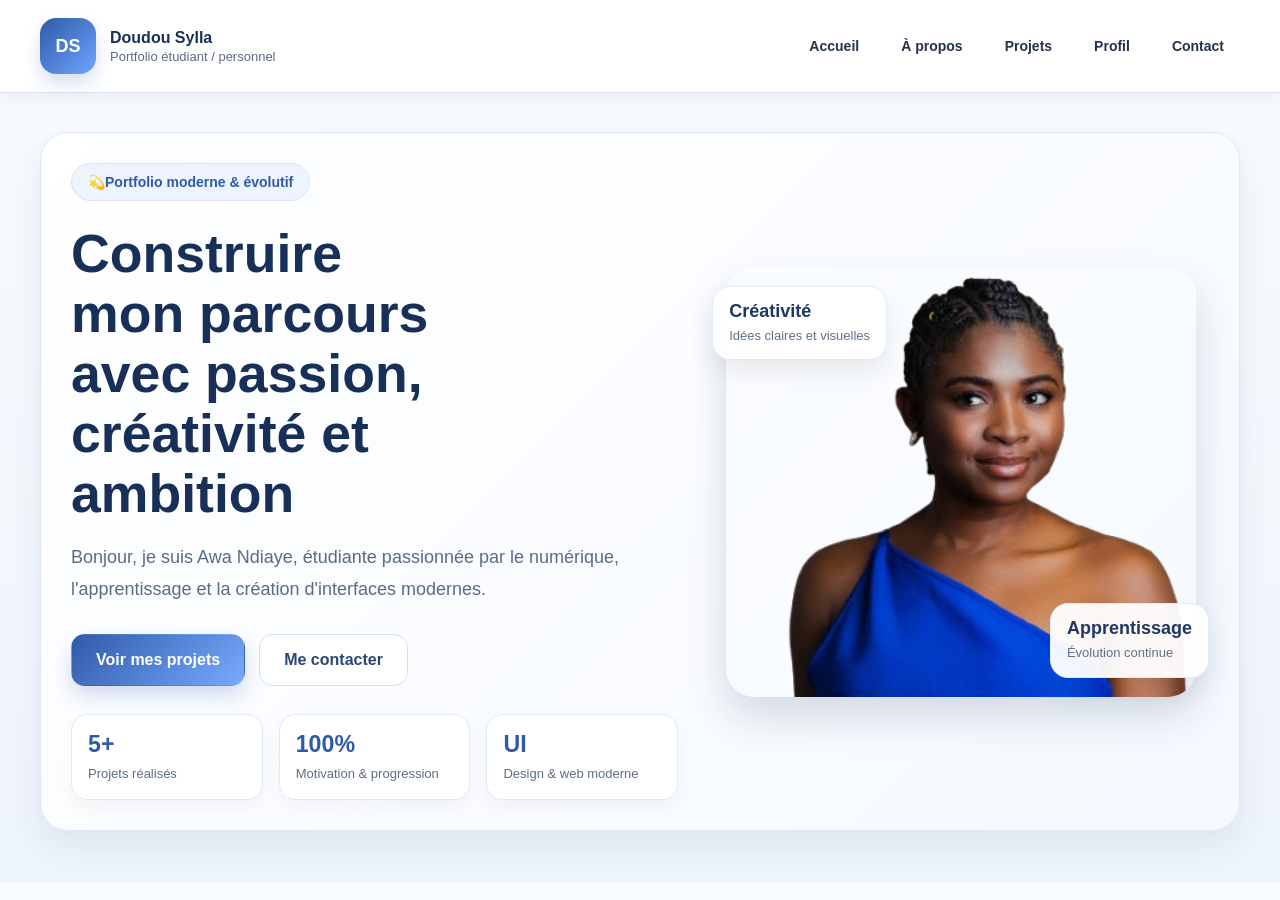
==== index.html @ db9507e8 "first commit" ====
<!DOCTYPE html>
<html lang="en">

<head>
    <meta charset="UTF-8">
    <meta name="viewport" content="width=device-width, initial-scale=1.0">
    <title>Document</title>
    <style>
        * {
            margin: 0;
            padding: 0;
            box-sizing: border-box;
        }

        html {
            scroll-behavior: smooth;
        }

        body {
            font-family: Arial, sans-serif;
            background: linear-gradient(180deg, #f8fbff 0%, #eef4fb 100%);
            color: #1f2f49;
            padding-top: 92px;
            overflow-x: hidden;
        }

        img {
            max-width: 100%;
            display: block;
        }

        a,
        button,
        input,
        textarea,
        select {
            font: inherit;
        }

        .container {
            width: min(100% - 32px, 1200px);
            margin: 0 auto;
        }


        .header {
            position: fixed;
            top: 0;
            left: 0;
            width: 100%;
            background: rgba(255, 255, 255, 0.92);
            backdrop-filter: blur(12px);
            border-bottom: 1px solid #d9e3f2;
            z-index: 1000;
            box-shadow: 0 6px 18px rgba(0, 0, 0, 0.05);
        }


        .header-inner {
            min-height: 92px;
            display: flex;
            align-items: center;
            justify-content: space-between;
            gap: 20px;
        }


        .brand {
            display: flex;
            align-items: center;
            gap: 14px;
            text-decoration: none;
            color: #1f2f49;
            min-width: 0;
        }

        .logo {
            width: 56px;
            height: 56px;
            flex: 0 0 56px;
            border-radius: 16px;
            background: linear-gradient(135deg, #2f5aa8, #6fa4ff);
            color: #ffffff;
            display: flex;
            align-items: center;
            justify-content: center;
            font-weight: 700;
            font-size: 18px;
            box-shadow: 0 10px 18px rgba(47, 90, 168, 0.18);
        }

        .brand-text {
            display: flex;
            flex-direction: column;
            gap: 2px;
            min-width: 0;
        }

        .brand-text strong {
            font-size: 16px;
            color: #183057;
            white-space: nowrap;
            overflow: hidden;
            text-overflow: ellipsis;
        }

        .brand-text span {
            font-size: 13px;
            color: #5a6b85;
            white-space: nowrap;
            overflow: hidden;
            text-overflow: ellipsis;
        }

        .nav {
            display: flex;
            align-items: center;
            gap: 10px;
            flex-wrap: wrap;
        }

        .nav a {
            text-decoration: none;
            color: #24324a;
            padding: 10px 16px;
            font-size: 14px;
            font-weight: 600;
            border-radius: 999px;
            transition: 0.3s ease;
        }

        .nav a:hover,
        .nav a:focus-visible {
            background: #e8f1ff;
            color: #2f5aa8;
            outline: none;
        }

        .menu-checkbox {
            display: none;
        }

        .menu-toggle {
            display: none;
            width: 48px;
            height: 48px;
            border: 1px solid #d9e3f2;
            border-radius: 14px;
            background: #ffffff;
            align-items: center;
            justify-content: center;
            cursor: pointer;
        }




        .menu-toggle span,
        .menu-toggle::before,
        .menu-toggle::after {
            content: "";
            display: block;
            width: 20px;
            height: 2px;
            background: #24324a;
            border-radius: 999px;
            transition: 0.3s ease;
            position: relative;
        }

        .menu-toggle::before {
            position: absolute;
            transform: translateY(-6px);
        }

        .menu-toggle::after {
            position: absolute;
            transform: translateY(6px);
        }

        .menu-checkbox:checked~.menu-toggle span {
            opacity: 0;
        }

        .menu-checkbox:checked~.menu-toggle::before {
            transform: rotate(45deg);
        }

        .menu-checkbox:checked~.menu-toggle::after {
            transform: rotate(-45deg);
        }

        .hero {
            padding: clamp(24px, 4vw, 40px) 0 clamp(34px, 5vw, 52px);
        }

        .hero-box {
            min-height: 500px;
            border: 1px solid #dde7f5;
            border-radius: 28px;
            background: linear-gradient(135deg, #ffffff 0%, #f5f9ff 100%);
            display: grid;
            grid-template-columns: minmax(0, 1.1fr) minmax(320px, 0.9fr);
            align-items: center;
            gap: clamp(20px, 4vw, 34px);
            padding: clamp(18px, 3vw, 30px);
            box-shadow: 0 14px 30px rgba(24, 48, 87, 0.08);
            overflow: hidden;
        }

        .hero-badge {
            display: inline-flex;
            align-items: center;
            gap: 8px;
            padding: 10px 16px;
            border-radius: 999px;
            background: #edf4ff;
            border: 1px solid #d6e4fb;
            color: #2f5aa8;
            font-size: 14px;
            font-weight: 700;
            margin-bottom: 22px;
            max-width: 100%;
            text-align: center;
        }

        .hero-content h1 {
            font-size: clamp(2rem, 5vw, 3.35rem);
            line-height: 1.12;
            margin-bottom: 18px;
            color: #183057;
            max-width: 12ch;
        }

        .hero-content p {
            font-size: clamp(1rem, 2vw, 1.125rem);
            line-height: 1.8;
            margin-bottom: 28px;
            color: #5a6b85;
            max-width: 620px;
        }

        .hero-actions {
            display: flex;
            gap: 14px;
            flex-wrap: wrap;
            margin-bottom: 28px;
        }

        .btn {
            display: inline-flex;
            align-items: center;
            justify-content: center;
            min-height: 52px;
            padding: 14px 24px;
            border-radius: 14px;
            text-decoration: none;
            font-weight: 700;
            transition: 0.3s ease;
            border: 1px solid transparent;
            text-align: center;
        }

        .btn-primary {
            background: linear-gradient(135deg, #2f5aa8, #79aaff);
            color: #ffffff;
            box-shadow: 0 10px 20px rgba(47, 90, 168, 0.2);
        }

        .btn-primary:hover,
        .btn-primary:focus-visible {
            transform: translateY(-2px);
            box-shadow: 0 14px 24px rgba(47, 90, 168, 0.26);
            outline: none;
        }

        .btn-secondary {
            border-color: #cfe0fa;
            color: #2b4774;
            background: #ffffff;
        }

        .btn-secondary:hover,
        .btn-secondary:focus-visible {
            background: #f3f8ff;
            outline: none;
        }

        .hero-stats {
            display: grid;
            grid-template-columns: repeat(3, minmax(0, 1fr));
            gap: 16px;
        }

        .hero-stat {
            min-width: 0;
            padding: 16px;
            border-radius: 16px;
            background: #ffffff;
            border: 1px solid #e1ebf7;
            box-shadow: 0 8px 18px rgba(0, 0, 0, 0.04);
        }

        .hero-stat strong {
            display: block;
            font-size: clamp(1.2rem, 2vw, 1.45rem);
            color: #2f5aa8;
            margin-bottom: 6px;
        }

        .hero-stat span {
            font-size: 13px;
            line-height: 1.5;
            color: #5d6e88;
        }

        .hero-visual {
            position: relative;
            min-height: 440px;
            display: flex;
            align-items: center;
            justify-content: center;
        }

        .hero-image-wrap {
            position: relative;
            width: 100%;
            max-width: 470px;
            aspect-ratio: 47 / 43;
            border-radius: 28px;
            overflow: hidden;
            box-shadow: 0 20px 40px rgba(26, 47, 82, 0.16);
        }

        .hero-image {
            width: 100%;
            height: 100%;
            object-fit: cover;
        }


        .floating-card {
            position: absolute;
            z-index: 2;
            max-width: 210px;
            background: rgba(255, 255, 255, 0.95);
            border: 1px solid #e2ebf8;
            border-radius: 18px;
            padding: 14px 16px;
            box-shadow: 0 12px 26px rgba(0, 0, 0, 0.08);
        }

        .floating-card.top {
            top: 24px;
            left: 0;
        }

        .floating-card.bottom {
            right: 0;
            bottom: 24px;
        }

        .floating-card strong {
            display: block;
            font-size: 18px;
            color: #1f3761;
            margin-bottom: 4px;
        }

        .floating-card span {
            font-size: 13px;
            color: #607089;
            line-height: 1.5;
        }

        @media (max-width: 1024px) {
            .hero-box {
                grid-template-columns: 1fr;
            }

            .hero-content h1 {
                max-width: none;
            }

            .hero-visual {
                min-height: auto;
                padding-top: 10px;
            }

            .hero-image-wrap {
                max-width: 100%;
            }
        }

        @media (max-width: 860px) {
            body {
                padding-top: 84px;
            }

            .header-inner {
                min-height: 84px;
            }

            .menu-toggle {
                display: inline-flex;
                position: relative;
                z-index: 1002;
            }

            .nav {
                position: fixed;
                top: 84px;
                left: 16px;
                right: 16px;
                display: flex;
                flex-direction: column;
                align-items: stretch;
                gap: 8px;
                padding: 14px;
                background: rgba(255, 255, 255, 0.98);
                border: 1px solid #d9e3f2;
                border-radius: 20px;
                box-shadow: 0 14px 30px rgba(24, 48, 87, 0.08);
                opacity: 0;
                visibility: hidden;
                transform: translateY(-10px);
                transition: 0.3s ease;
            }

            .menu-checkbox:checked~.nav {
                opacity: 1;
                visibility: visible;
                transform: translateY(0);
            }

            .nav a {
                width: 100%;
                text-align: center;
                background: #f8fbff;
            }
        }

        @media (max-width: 680px) {
            .container {
                width: min(100% - 24px, 1200px);
            }

            .brand-text span {
                display: none;
            }

            .hero-box {
                border-radius: 22px;
                padding: 18px;
            }

            .hero-badge {
                width: 100%;
                justify-content: center;
            }

            .hero-actions {
                flex-direction: column;
            }

            .hero-actions .btn {
                width: 100%;
            }

            .hero-stats {
                grid-template-columns: 1fr;
            }

            .hero-visual {
                gap: 14px;
                flex-direction: column;
                align-items: stretch;
            }

            .floating-card {
                position: static;
                max-width: 100%;
            }
        }

        @media (max-width: 480px) {
            body {
                padding-top: 78px;
}
            .header-inner {
                min-height: 78px;
                gap: 12px;
            }

            .logo {
                width: 48px;
                height: 48px;
                flex-basis: 48px;
                border-radius: 14px;
            }

            .brand-text strong {
                font-size: 15px;
            }

            .hero-image-wrap {
                border-radius: 22px;
            }
        }

    </style>
</head>

<body>
    <header class="header">
        <div class="container header-inner">

            <!-- Logo + nom -->
            <a href="#accueil" class="brand">
                <div class="logo">DS</div>
                <div class="brand-text">
                    <strong>Doudou Sylla</strong>
                    <span>Portfolio étudiant / personnel</span>
                </div>
            </a>

            <input type="checkbox" id="menuToggle" class="menu-checkbox" />

            <label for="menuToggle" class="menu-toggle" aria-label="Ouvrir le menu">
                <span></span>
            </label>

            <!-- Menu de navigation -->
            <nav class="nav">
                <a href="#accueil">Accueil</a>
                <a href="#apropos">À propos</a>
                <a href="#projets">Projets</a>
                <a href="#profil">Profil</a>
                <a href="#contact">Contact</a>
            </nav>

        </div>
    </header>

    <main>
        <section class="hero" id="accueil">
            <div class="container">
                <div class="hero-box">
                    <!-- Partie gauche -->
                    <div class="hero-content">
                        <div class="hero-badge">💫Portfolio moderne & évolutif</div>

                        <h1>Construire mon parcours avec passion, créativité et ambition</h1>

                        <p>
                            Bonjour, je suis Awa Ndiaye, étudiante passionnée par le numérique,
                            l'apprentissage et la création d'interfaces modernes.
                        </p>

                        <div class="hero-actions">
                            <a href="#projets" class="btn btn-primary">Voir mes projets</a>
                            <a href="#contact" class="btn btn-secondary">Me contacter</a>
                        </div>

                        <div class="hero-stats">
                            <div class="hero-stat">
                                <strong>5+</strong>
                                <span>Projets réalisés</span>
                            </div>
                            <div class="hero-stat">
                                <strong>100%</strong>
                                <span>Motivation & progression</span>
                            </div>
                            <div class="hero-stat">
                                <strong>UI</strong>
                                <span>Design & web moderne</span>
                            </div>
                        </div>
                    </div>

                    <!-- Partie droite -->
                    <div class="hero-visual">
                        <div class="floating-card top">
                            <strong>Créativité</strong>
                            <span>Idées claires et visuelles</span>
                        </div>

                        <div class="hero-image-wrap">
                            <img class="hero-image" src="awaNdiaye.png" alt="Étudiante" />
                        </div>

                        <div class="floating-card bottom">
                            <strong>Apprentissage</strong>
                            <span>Évolution continue</span>
                        </div>
                    </div>

                </div>
            </div>
        </section>
    </main>



</body>

</html>
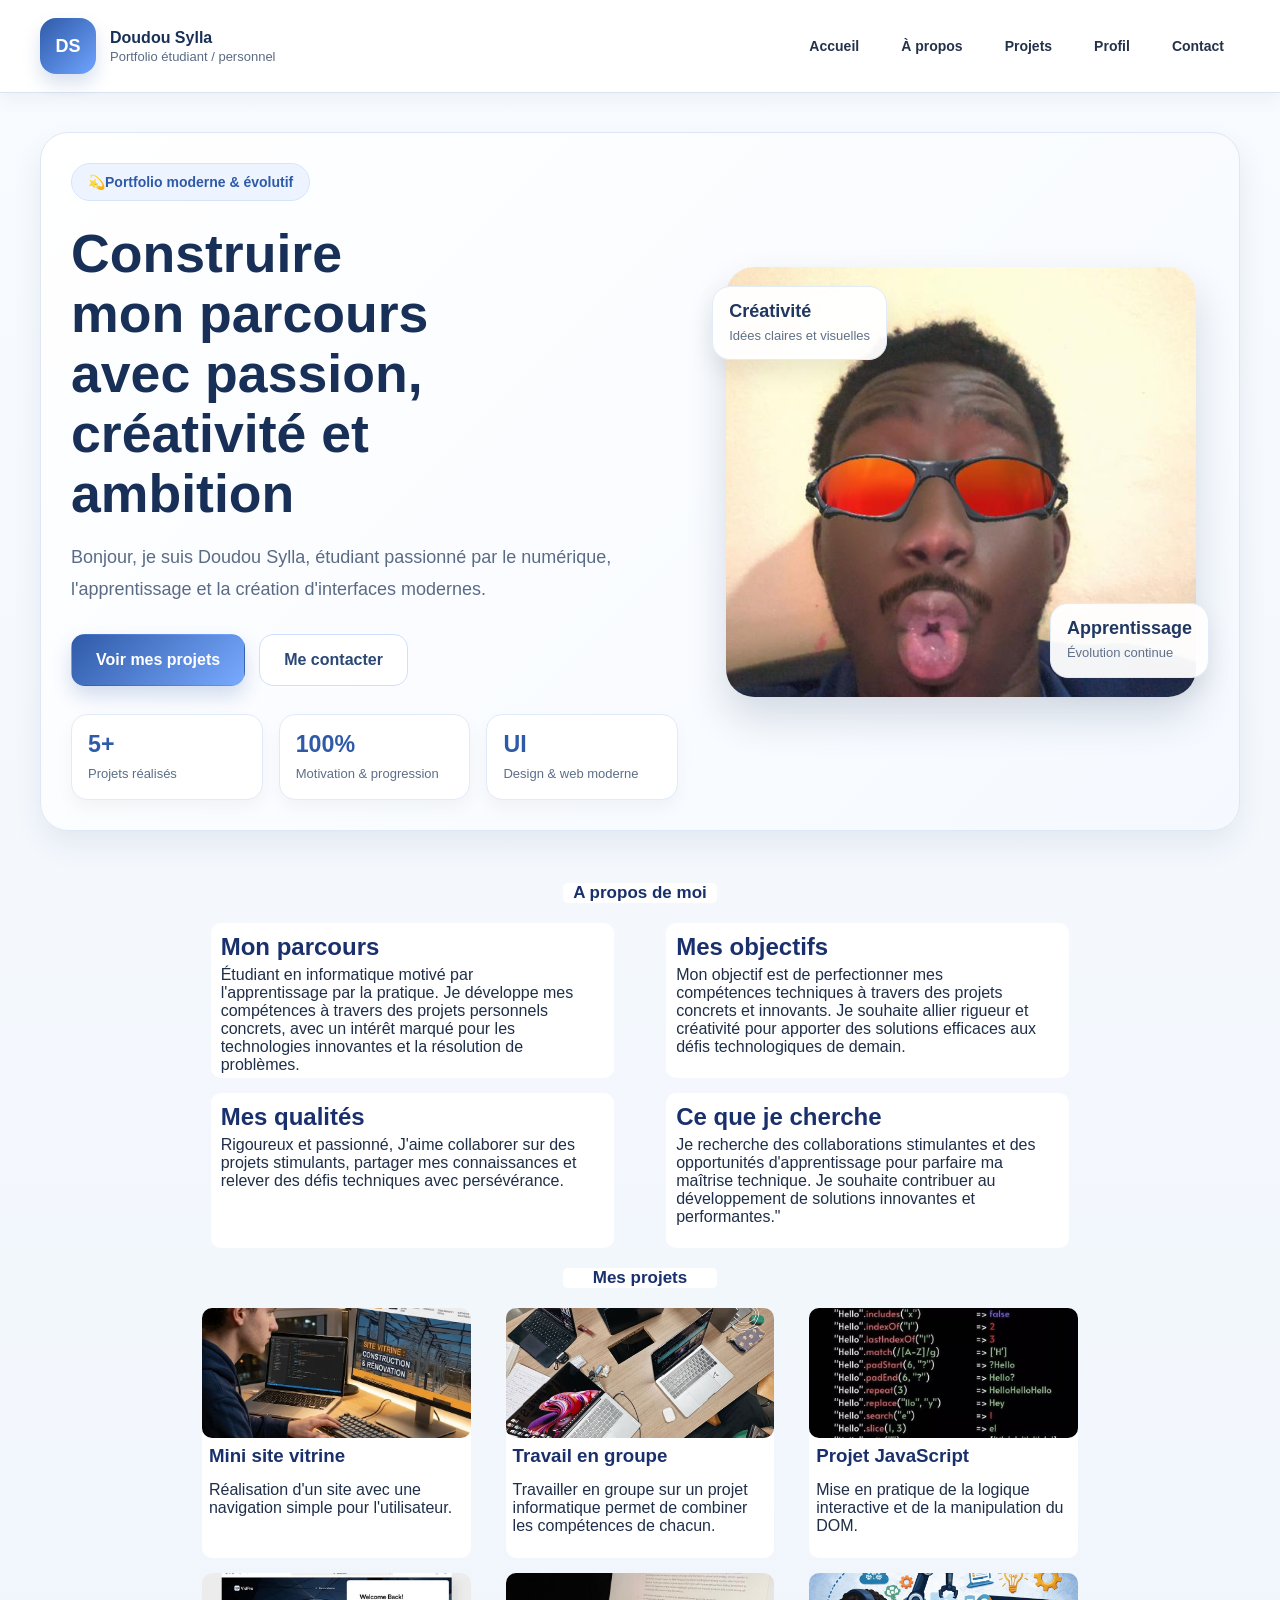
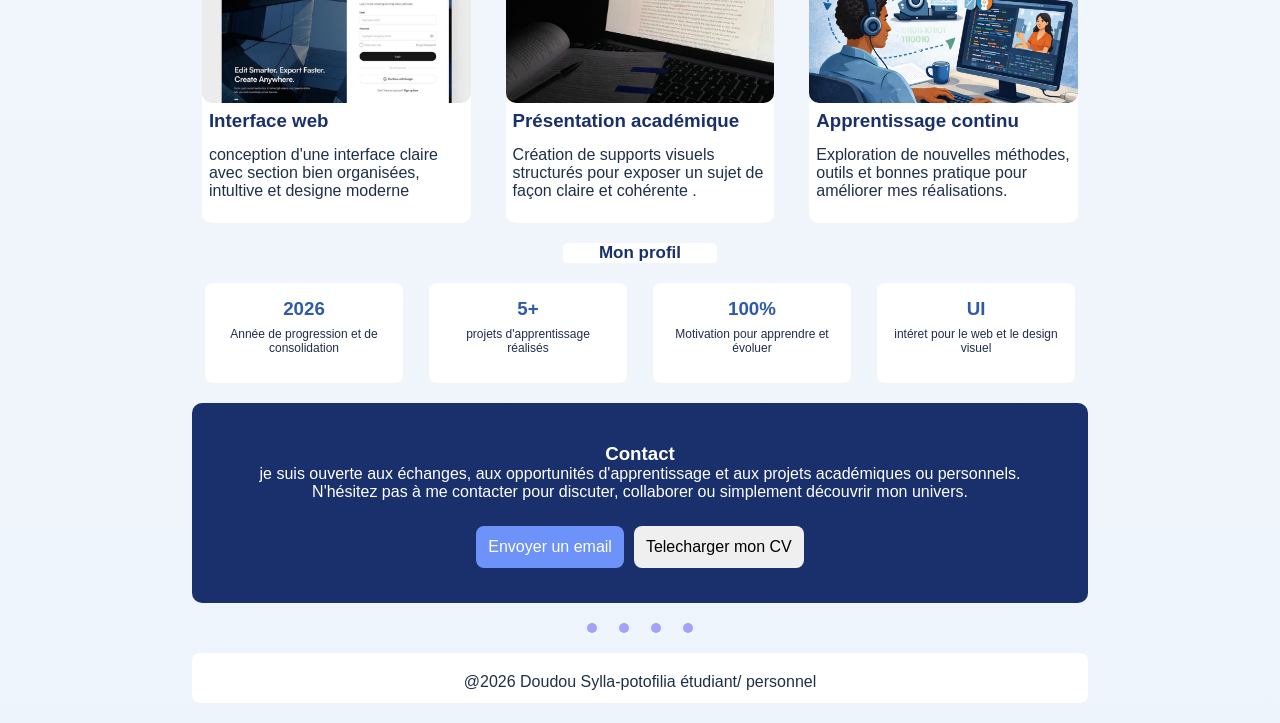
==== commit 358c729e: "modification" ====
--- a/index.html
+++ b/index.html
@@ -5,510 +5,7 @@
     <meta charset="UTF-8">
     <meta name="viewport" content="width=device-width, initial-scale=1.0">
     <title>Document</title>
-    <style>
-        * {
-            margin: 0;
-            padding: 0;
-            box-sizing: border-box;
-        }
-
-        html {
-            scroll-behavior: smooth;
-        }
-
-        body {
-            font-family: Arial, sans-serif;
-            background: linear-gradient(180deg, #f8fbff 0%, #eef4fb 100%);
-            color: #1f2f49;
-            padding-top: 92px;
-            overflow-x: hidden;
-        }
-
-        img {
-            max-width: 100%;
-            display: block;
-        }
-
-        a,
-        button,
-        input,
-        textarea,
-        select {
-            font: inherit;
-        }
-
-        .container {
-            width: min(100% - 32px, 1200px);
-            margin: 0 auto;
-        }
-
-
-        .header {
-            position: fixed;
-            top: 0;
-            left: 0;
-            width: 100%;
-            background: rgba(255, 255, 255, 0.92);
-            backdrop-filter: blur(12px);
-            border-bottom: 1px solid #d9e3f2;
-            z-index: 1000;
-            box-shadow: 0 6px 18px rgba(0, 0, 0, 0.05);
-        }
-
-
-        .header-inner {
-            min-height: 92px;
-            display: flex;
-            align-items: center;
-            justify-content: space-between;
-            gap: 20px;
-        }
-
-
-        .brand {
-            display: flex;
-            align-items: center;
-            gap: 14px;
-            text-decoration: none;
-            color: #1f2f49;
-            min-width: 0;
-        }
-
-        .logo {
-            width: 56px;
-            height: 56px;
-            flex: 0 0 56px;
-            border-radius: 16px;
-            background: linear-gradient(135deg, #2f5aa8, #6fa4ff);
-            color: #ffffff;
-            display: flex;
-            align-items: center;
-            justify-content: center;
-            font-weight: 700;
-            font-size: 18px;
-            box-shadow: 0 10px 18px rgba(47, 90, 168, 0.18);
-        }
-
-        .brand-text {
-            display: flex;
-            flex-direction: column;
-            gap: 2px;
-            min-width: 0;
-        }
-
-        .brand-text strong {
-            font-size: 16px;
-            color: #183057;
-            white-space: nowrap;
-            overflow: hidden;
-            text-overflow: ellipsis;
-        }
-
-        .brand-text span {
-            font-size: 13px;
-            color: #5a6b85;
-            white-space: nowrap;
-            overflow: hidden;
-            text-overflow: ellipsis;
-        }
-
-        .nav {
-            display: flex;
-            align-items: center;
-            gap: 10px;
-            flex-wrap: wrap;
-        }
-
-        .nav a {
-            text-decoration: none;
-            color: #24324a;
-            padding: 10px 16px;
-            font-size: 14px;
-            font-weight: 600;
-            border-radius: 999px;
-            transition: 0.3s ease;
-        }
-
-        .nav a:hover,
-        .nav a:focus-visible {
-            background: #e8f1ff;
-            color: #2f5aa8;
-            outline: none;
-        }
-
-        .menu-checkbox {
-            display: none;
-        }
-
-        .menu-toggle {
-            display: none;
-            width: 48px;
-            height: 48px;
-            border: 1px solid #d9e3f2;
-            border-radius: 14px;
-            background: #ffffff;
-            align-items: center;
-            justify-content: center;
-            cursor: pointer;
-        }
-
-
-
-
-        .menu-toggle span,
-        .menu-toggle::before,
-        .menu-toggle::after {
-            content: "";
-            display: block;
-            width: 20px;
-            height: 2px;
-            background: #24324a;
-            border-radius: 999px;
-            transition: 0.3s ease;
-            position: relative;
-        }
-
-        .menu-toggle::before {
-            position: absolute;
-            transform: translateY(-6px);
-        }
-
-        .menu-toggle::after {
-            position: absolute;
-            transform: translateY(6px);
-        }
-
-        .menu-checkbox:checked~.menu-toggle span {
-            opacity: 0;
-        }
-
-        .menu-checkbox:checked~.menu-toggle::before {
-            transform: rotate(45deg);
-        }
-
-        .menu-checkbox:checked~.menu-toggle::after {
-            transform: rotate(-45deg);
-        }
-
-        .hero {
-            padding: clamp(24px, 4vw, 40px) 0 clamp(34px, 5vw, 52px);
-        }
-
-        .hero-box {
-            min-height: 500px;
-            border: 1px solid #dde7f5;
-            border-radius: 28px;
-            background: linear-gradient(135deg, #ffffff 0%, #f5f9ff 100%);
-            display: grid;
-            grid-template-columns: minmax(0, 1.1fr) minmax(320px, 0.9fr);
-            align-items: center;
-            gap: clamp(20px, 4vw, 34px);
-            padding: clamp(18px, 3vw, 30px);
-            box-shadow: 0 14px 30px rgba(24, 48, 87, 0.08);
-            overflow: hidden;
-        }
-
-        .hero-badge {
-            display: inline-flex;
-            align-items: center;
-            gap: 8px;
-            padding: 10px 16px;
-            border-radius: 999px;
-            background: #edf4ff;
-            border: 1px solid #d6e4fb;
-            color: #2f5aa8;
-            font-size: 14px;
-            font-weight: 700;
-            margin-bottom: 22px;
-            max-width: 100%;
-            text-align: center;
-        }
-
-        .hero-content h1 {
-            font-size: clamp(2rem, 5vw, 3.35rem);
-            line-height: 1.12;
-            margin-bottom: 18px;
-            color: #183057;
-            max-width: 12ch;
-        }
-
-        .hero-content p {
-            font-size: clamp(1rem, 2vw, 1.125rem);
-            line-height: 1.8;
-            margin-bottom: 28px;
-            color: #5a6b85;
-            max-width: 620px;
-        }
-
-        .hero-actions {
-            display: flex;
-            gap: 14px;
-            flex-wrap: wrap;
-            margin-bottom: 28px;
-        }
-
-        .btn {
-            display: inline-flex;
-            align-items: center;
-            justify-content: center;
-            min-height: 52px;
-            padding: 14px 24px;
-            border-radius: 14px;
-            text-decoration: none;
-            font-weight: 700;
-            transition: 0.3s ease;
-            border: 1px solid transparent;
-            text-align: center;
-        }
-
-        .btn-primary {
-            background: linear-gradient(135deg, #2f5aa8, #79aaff);
-            color: #ffffff;
-            box-shadow: 0 10px 20px rgba(47, 90, 168, 0.2);
-        }
-
-        .btn-primary:hover,
-        .btn-primary:focus-visible {
-            transform: translateY(-2px);
-            box-shadow: 0 14px 24px rgba(47, 90, 168, 0.26);
-            outline: none;
-        }
-
-        .btn-secondary {
-            border-color: #cfe0fa;
-            color: #2b4774;
-            background: #ffffff;
-        }
-
-        .btn-secondary:hover,
-        .btn-secondary:focus-visible {
-            background: #f3f8ff;
-            outline: none;
-        }
-
-        .hero-stats {
-            display: grid;
-            grid-template-columns: repeat(3, minmax(0, 1fr));
-            gap: 16px;
-        }
-
-        .hero-stat {
-            min-width: 0;
-            padding: 16px;
-            border-radius: 16px;
-            background: #ffffff;
-            border: 1px solid #e1ebf7;
-            box-shadow: 0 8px 18px rgba(0, 0, 0, 0.04);
-        }
-
-        .hero-stat strong {
-            display: block;
-            font-size: clamp(1.2rem, 2vw, 1.45rem);
-            color: #2f5aa8;
-            margin-bottom: 6px;
-        }
-
-        .hero-stat span {
-            font-size: 13px;
-            line-height: 1.5;
-            color: #5d6e88;
-        }
-
-        .hero-visual {
-            position: relative;
-            min-height: 440px;
-            display: flex;
-            align-items: center;
-            justify-content: center;
-        }
-
-        .hero-image-wrap {
-            position: relative;
-            width: 100%;
-            max-width: 470px;
-            aspect-ratio: 47 / 43;
-            border-radius: 28px;
-            overflow: hidden;
-            box-shadow: 0 20px 40px rgba(26, 47, 82, 0.16);
-        }
-
-        .hero-image {
-            width: 100%;
-            height: 100%;
-            object-fit: cover;
-        }
-
-
-        .floating-card {
-            position: absolute;
-            z-index: 2;
-            max-width: 210px;
-            background: rgba(255, 255, 255, 0.95);
-            border: 1px solid #e2ebf8;
-            border-radius: 18px;
-            padding: 14px 16px;
-            box-shadow: 0 12px 26px rgba(0, 0, 0, 0.08);
-        }
-
-        .floating-card.top {
-            top: 24px;
-            left: 0;
-        }
-
-        .floating-card.bottom {
-            right: 0;
-            bottom: 24px;
-        }
-
-        .floating-card strong {
-            display: block;
-            font-size: 18px;
-            color: #1f3761;
-            margin-bottom: 4px;
-        }
-
-        .floating-card span {
-            font-size: 13px;
-            color: #607089;
-            line-height: 1.5;
-        }
-
-        @media (max-width: 1024px) {
-            .hero-box {
-                grid-template-columns: 1fr;
-            }
-
-            .hero-content h1 {
-                max-width: none;
-            }
-
-            .hero-visual {
-                min-height: auto;
-                padding-top: 10px;
-            }
-
-            .hero-image-wrap {
-                max-width: 100%;
-            }
-        }
-
-        @media (max-width: 860px) {
-            body {
-                padding-top: 84px;
-            }
-
-            .header-inner {
-                min-height: 84px;
-            }
-
-            .menu-toggle {
-                display: inline-flex;
-                position: relative;
-                z-index: 1002;
-            }
-
-            .nav {
-                position: fixed;
-                top: 84px;
-                left: 16px;
-                right: 16px;
-                display: flex;
-                flex-direction: column;
-                align-items: stretch;
-                gap: 8px;
-                padding: 14px;
-                background: rgba(255, 255, 255, 0.98);
-                border: 1px solid #d9e3f2;
-                border-radius: 20px;
-                box-shadow: 0 14px 30px rgba(24, 48, 87, 0.08);
-                opacity: 0;
-                visibility: hidden;
-                transform: translateY(-10px);
-                transition: 0.3s ease;
-            }
-
-            .menu-checkbox:checked~.nav {
-                opacity: 1;
-                visibility: visible;
-                transform: translateY(0);
-            }
-
-            .nav a {
-                width: 100%;
-                text-align: center;
-                background: #f8fbff;
-            }
-        }
-
-        @media (max-width: 680px) {
-            .container {
-                width: min(100% - 24px, 1200px);
-            }
-
-            .brand-text span {
-                display: none;
-            }
-
-            .hero-box {
-                border-radius: 22px;
-                padding: 18px;
-            }
-
-            .hero-badge {
-                width: 100%;
-                justify-content: center;
-            }
-
-            .hero-actions {
-                flex-direction: column;
-            }
-
-            .hero-actions .btn {
-                width: 100%;
-            }
-
-            .hero-stats {
-                grid-template-columns: 1fr;
-            }
-
-            .hero-visual {
-                gap: 14px;
-                flex-direction: column;
-                align-items: stretch;
-            }
-
-            .floating-card {
-                position: static;
-                max-width: 100%;
-            }
-        }
-
-        @media (max-width: 480px) {
-            body {
-                padding-top: 78px;
-}
-            .header-inner {
-                min-height: 78px;
-                gap: 12px;
-            }
-
-            .logo {
-                width: 48px;
-                height: 48px;
-                flex-basis: 48px;
-                border-radius: 14px;
-            }
-
-            .brand-text strong {
-                font-size: 15px;
-            }
-
-            .hero-image-wrap {
-                border-radius: 22px;
-            }
-        }
-
-    </style>
+    <link rel="stylesheet" href="style.css">
 </head>
 
 <body>
@@ -533,10 +30,10 @@
             <!-- Menu de navigation -->
             <nav class="nav">
                 <a href="#accueil">Accueil</a>
-                <a href="#apropos">À propos</a>
+                <a href="apropos.html">À propos</a>
                 <a href="#projets">Projets</a>
                 <a href="#profil">Profil</a>
-                <a href="#contact">Contact</a>
+                <a href="contact.html">Contact</a>
             </nav>
 
         </div>
@@ -553,7 +50,7 @@
                         <h1>Construire mon parcours avec passion, créativité et ambition</h1>
 
                         <p>
-                            Bonjour, je suis Awa Ndiaye, étudiante passionnée par le numérique,
+                            Bonjour, je suis Doudou Sylla, étudiant passionné par le numérique,
                             l'apprentissage et la création d'interfaces modernes.
                         </p>
 
@@ -586,7 +83,7 @@
                         </div>
 
                         <div class="hero-image-wrap">
-                            <img class="hero-image" src="awaNdiaye.png" alt="Étudiante" />
+                            <img class="hero-image" src="WhatsApp Image 2026-04-21 at 20.32.33.jpeg" alt="" />
                         </div>
 
                         <div class="floating-card bottom">
@@ -599,9 +96,120 @@
             </div>
         </section>
     </main>
-
-
-
+    <div class="rectangle2">
+        <h1>A propos de moi</h1>
+    </div>
+    <div class="rectangle4">
+        <div class="rectangle3">
+            <h2>Mon parcours</h2>
+            <p>Étudiant en informatique motivé par l'apprentissage par la pratique.
+                Je développe mes compétences à travers des projets personnels concrets,
+                avec un intérêt marqué pour les technologies innovantes et
+                la résolution de problèmes.</p>
+        </div>
+        <div class="rectangle3">
+            <h2>Mes objectifs</h2>
+            <p>Mon objectif est de perfectionner mes compétences techniques à travers des projets concrets et innovants.
+                Je souhaite allier rigueur et créativité pour apporter des solutions efficaces aux défis technologiques
+                de demain.</p>
+        </div>
+        <div class="rectangle3">
+            <h2>Mes qualités</h2>
+            <p>Rigoureux et passionné, J'aime collaborer sur des projets stimulants, partager mes connaissances et
+                relever des défis techniques avec persévérance.</p>
+        </div>
+        <div class="rectangle3">
+            <h2>Ce que je cherche</h2>
+            <p>Je recherche des collaborations stimulantes et des opportunités d'apprentissage pour parfaire ma maîtrise
+                technique. Je souhaite contribuer au développement de solutions innovantes et performantes."</p>
+        </div>
+    </div>
+    <div class="rectangle2">
+        <h1>Mes projets</h1>
+    </div>
+    <div class="rectangle6">
+        <div class="rectangle7">
+            <img src="WhatsApp Image 2026-04-15 at 01.08.14.jpeg" alt="">
+            <h3> Mini site vitrine</h3>
+            <p>Réalisation d'un site avec une navigation simple pour
+                l'utilisateur.</p>
+        </div>
+        <div class="rectangle7">
+            <img src="WhatsApp Image 2026-04-15 at 16.55.16.jpeg" alt="">
+            <h3>Travail en groupe</h3>
+            <p>Travailler en groupe sur un projet informatique permet de combiner les compétences de chacun.
+             </p>
+        </div>
+        <div class="rectangle7">
+            <img src="WhatsApp Image 2026-04-15 at 17.08.05.jpeg" alt="">
+            <h3>Projet JavaScript</h3>
+            <p>Mise en pratique de la logique interactive et de la manipulation du DOM.
+                </p>
+        </div>
+        <div class="rectangle7">
+            <img src="WhatsApp Image 2026-04-15 at 20.43.04.jpeg" alt="">
+            <h3>Interface web</h3>
+            <p>conception d'une interface claire avec section bien organisées, intultive et designe moderne</p>
+        </div>
+        <div class="rectangle7">
+            <img src="WhatsApp Image 2026-04-15 at 20.37.41.jpeg" alt="">
+            <h3>Présentation académique</h3>
+            <p>Création de supports visuels structurés pour exposer un sujet de façon claire et cohérente 
+                .</p>
+        </div>
+        <div class="rectangle7">
+            <img src="ChatGPT Image 15 avr. 2026, 21_10_16.png" alt="">
+            <h3>Apprentissage continu</h3>
+            <p>Exploration de nouvelles méthodes, outils et bonnes pratique pour améliorer mes réalisations.</p>
+        </div>
+    </div>
+    <div class="rectangle2">
+        <h1>Mon profil</h1>
+    </div>
+    <div class="rectangle8">
+        <div class="rectangle9">
+            <h3>2026</h3>
+            <p>Année de progression et de consolidation</p>
+        </div>
+        <div class="rectangle9">
+            <h3>5+</h3>
+            <p>projets d'apprentissage réalisés</p>
+        </div>
+        <div class="rectangle9">
+            <h3>100%</h3>
+            <p>Motivation pour apprendre et évoluer</p>
+        </div>
+        <div class="rectangle9">
+            <h3>UI</h3>
+            <p>intéret pour le web et le design visuel</p>
+        </div>
+    </div>
+    <div class="rectangle10">
+        <h3>Contact</h3>
+        <p>je suis ouverte aux échanges, aux opportunités d'apprentissage et aux projets académiques ou personnels.
+            N'hésitez pas à me contacter pour discuter, collaborer ou simplement découvrir mon univers.</p>
+        <div class="btt">
+            <button class="btn1">Envoyer un email</button>
+            <button class="btn2">Telecharger mon CV</button>
+        </div>
+
+
+    </div>
+    <div class="cercle">
+        <div class="cercle1"></div>
+        <div class="cercle1"></div>
+        <div class="cercle1"></div>
+        <div class="cercle1"></div>
+    </div>
+    <div class="footer">
+        <p>@2026 Doudou Sylla-potofilia étudiant/ personnel</p>
+    </div>
 </body>
 
+</html>
+
+
+
+</body>
+
 </html>
--- a/style.css
+++ b/style.css
@@ -0,0 +1,693 @@
+ * {
+            margin: 0;
+            padding: 0;
+            box-sizing: border-box;
+        }
+
+        html {
+            scroll-behavior: smooth;
+        }
+
+        body {
+            font-family: Arial, sans-serif;
+            background: linear-gradient(180deg, #f8fbff 0%, #eef4fb 100%);
+            color: #1f2f49;
+            padding-top: 92px;
+            overflow-x: hidden;
+        }
+
+        img {
+            max-width: 100%;
+            display: block;
+        }
+
+        a,
+        button,
+        input,
+        textarea,
+        select {
+            font: inherit;
+        }
+
+        .container {
+            width: min(100% - 32px, 1200px);
+            margin: 0 auto;
+        }
+
+
+        .header {
+            position: fixed;
+            top: 0;
+            left: 0;
+            width: 100%;
+            background: rgba(255, 255, 255, 0.92);
+            backdrop-filter: blur(12px);
+            border-bottom: 1px solid #d9e3f2;
+            z-index: 1000;
+            box-shadow: 0 6px 18px rgba(0, 0, 0, 0.05);
+        }
+
+
+        .header-inner {
+            min-height: 92px;
+            display: flex;
+            align-items: center;
+            justify-content: space-between;
+            gap: 20px;
+        }
+
+
+        .brand {
+            display: flex;
+            align-items: center;
+            gap: 14px;
+            text-decoration: none;
+            color: #1f2f49;
+            min-width: 0;
+        }
+
+        .logo {
+            width: 56px;
+            height: 56px;
+            flex: 0 0 56px;
+            border-radius: 16px;
+            background: linear-gradient(135deg, #2f5aa8, #6fa4ff);
+            color: #ffffff;
+            display: flex;
+            align-items: center;
+            justify-content: center;
+            font-weight: 700;
+            font-size: 18px;
+            box-shadow: 0 10px 18px rgba(47, 90, 168, 0.18);
+        }
+
+        .brand-text {
+            display: flex;
+            flex-direction: column;
+            gap: 2px;
+            min-width: 0;
+        }
+
+        .brand-text strong {
+            font-size: 16px;
+            color: #183057;
+            white-space: nowrap;
+            overflow: hidden;
+            text-overflow: ellipsis;
+        }
+
+        .brand-text span {
+            font-size: 13px;
+            color: #5a6b85;
+            white-space: nowrap;
+            overflow: hidden;
+            text-overflow: ellipsis;
+        }
+
+        .nav {
+            display: flex;
+            align-items: center;
+            gap: 10px;
+            flex-wrap: wrap;
+        }
+
+        .nav a {
+            text-decoration: none;
+            color: #24324a;
+            padding: 10px 16px;
+            font-size: 14px;
+            font-weight: 600;
+            border-radius: 999px;
+            transition: 0.3s ease;
+        }
+
+        .nav a:hover,
+        .nav a:focus-visible {
+            background: #e8f1ff;
+            color: #2f5aa8;
+            outline: none;
+        }
+
+        .menu-checkbox {
+            display: none;
+        }
+
+        .menu-toggle {
+            display: none;
+            width: 48px;
+            height: 48px;
+            border: 1px solid #d9e3f2;
+            border-radius: 14px;
+            background: #ffffff;
+            align-items: center;
+            justify-content: center;
+            cursor: pointer;
+        }
+
+
+
+
+        .menu-toggle span,
+        .menu-toggle::before,
+        .menu-toggle::after {
+            content: "";
+            display: block;
+            width: 20px;
+            height: 2px;
+            background: #24324a;
+            border-radius: 999px;
+            transition: 0.3s ease;
+            position: relative;
+        }
+
+        .menu-toggle::before {
+            position: absolute;
+            transform: translateY(-6px);
+        }
+
+        .menu-toggle::after {
+            position: absolute;
+            transform: translateY(6px);
+        }
+
+        .menu-checkbox:checked~.menu-toggle span {
+            opacity: 0;
+        }
+
+        .menu-checkbox:checked~.menu-toggle::before {
+            transform: rotate(45deg);
+        }
+
+        .menu-checkbox:checked~.menu-toggle::after {
+            transform: rotate(-45deg);
+        }
+
+        .hero {
+            padding: clamp(24px, 4vw, 40px) 0 clamp(34px, 5vw, 52px);
+        }
+
+        .hero-box {
+            min-height: 500px;
+            border: 1px solid #dde7f5;
+            border-radius: 28px;
+            background: linear-gradient(135deg, #ffffff 0%, #f5f9ff 100%);
+            display: grid;
+            grid-template-columns: minmax(0, 1.1fr) minmax(320px, 0.9fr);
+            align-items: center;
+            gap: clamp(20px, 4vw, 34px);
+            padding: clamp(18px, 3vw, 30px);
+            box-shadow: 0 14px 30px rgba(24, 48, 87, 0.08);
+            overflow: hidden;
+        }
+
+        .hero-badge {
+            display: inline-flex;
+            align-items: center;
+            gap: 8px;
+            padding: 10px 16px;
+            border-radius: 999px;
+            background: #edf4ff;
+            border: 1px solid #d6e4fb;
+            color: #2f5aa8;
+            font-size: 14px;
+            font-weight: 700;
+            margin-bottom: 22px;
+            max-width: 100%;
+            text-align: center;
+        }
+
+        .hero-content h1 {
+            font-size: clamp(2rem, 5vw, 3.35rem);
+            line-height: 1.12;
+            margin-bottom: 18px;
+            color: #183057;
+            max-width: 12ch;
+        }
+
+        .hero-content p {
+            font-size: clamp(1rem, 2vw, 1.125rem);
+            line-height: 1.8;
+            margin-bottom: 28px;
+            color: #5a6b85;
+            max-width: 620px;
+        }
+
+        .hero-actions {
+            display: flex;
+            gap: 14px;
+            flex-wrap: wrap;
+            margin-bottom: 28px;
+        }
+
+        .btn {
+            display: inline-flex;
+            align-items: center;
+            justify-content: center;
+            min-height: 52px;
+            padding: 14px 24px;
+            border-radius: 14px;
+            text-decoration: none;
+            font-weight: 700;
+            transition: 0.3s ease;
+            border: 1px solid transparent;
+            text-align: center;
+        }
+
+        .btn-primary {
+            background: linear-gradient(135deg, #2f5aa8, #79aaff);
+            color: #ffffff;
+            box-shadow: 0 10px 20px rgba(47, 90, 168, 0.2);
+        }
+
+        .btn-primary:hover,
+        .btn-primary:focus-visible {
+            transform: translateY(-2px);
+            box-shadow: 0 14px 24px rgba(47, 90, 168, 0.26);
+            outline: none;
+        }
+
+        .btn-secondary {
+            border-color: #cfe0fa;
+            color: #2b4774;
+            background: #ffffff;
+        }
+
+        .btn-secondary:hover,
+        .btn-secondary:focus-visible {
+            background: #f3f8ff;
+            outline: none;
+        }
+
+        .hero-stats {
+            display: grid;
+            grid-template-columns: repeat(3, minmax(0, 1fr));
+            gap: 16px;
+        }
+
+        .hero-stat {
+            min-width: 0;
+            padding: 16px;
+            border-radius: 16px;
+            background: #ffffff;
+            border: 1px solid #e1ebf7;
+            box-shadow: 0 8px 18px rgba(0, 0, 0, 0.04);
+        }
+
+        .hero-stat strong {
+            display: block;
+            font-size: clamp(1.2rem, 2vw, 1.45rem);
+            color: #2f5aa8;
+            margin-bottom: 6px;
+        }
+
+        .hero-stat span {
+            font-size: 13px;
+            line-height: 1.5;
+            color: #5d6e88;
+        }
+
+        .hero-visual {
+            position: relative;
+            min-height: 440px;
+            display: flex;
+            align-items: center;
+            justify-content: center;
+        }
+
+        .hero-image-wrap {
+            position: relative;
+            width: 100%;
+            max-width: 470px;
+            aspect-ratio: 47 / 43;
+            border-radius: 28px;
+            overflow: hidden;
+            box-shadow: 0 20px 40px rgba(26, 47, 82, 0.16);
+        }
+
+        .hero-image {
+            width: 100%;
+            height: 100%;
+            object-fit: cover;
+        }
+
+
+        .floating-card {
+            position: absolute;
+            z-index: 2;
+            max-width: 210px;
+            background: rgba(255, 255, 255, 0.95);
+            border: 1px solid #e2ebf8;
+            border-radius: 18px;
+            padding: 14px 16px;
+            box-shadow: 0 12px 26px rgba(0, 0, 0, 0.08);
+        }
+
+        .floating-card.top {
+            top: 24px;
+            left: 0;
+        }
+
+        .floating-card.bottom {
+            right: 0;
+            bottom: 24px;
+        }
+
+        .floating-card strong {
+            display: block;
+            font-size: 18px;
+            color: #1f3761;
+            margin-bottom: 4px;
+        }
+
+        .floating-card span {
+            font-size: 13px;
+            color: #607089;
+            line-height: 1.5;
+        }
+
+        @media (max-width: 1024px) {
+            .hero-box {
+                grid-template-columns: 1fr;
+            }
+
+            .hero-content h1 {
+                max-width: none;
+            }
+
+            .hero-visual {
+                min-height: auto;
+                padding-top: 10px;
+            }
+
+            .hero-image-wrap {
+                max-width: 100%;
+            }
+        }
+
+        @media (max-width: 860px) {
+            body {
+                padding-top: 84px;
+            }
+
+            .header-inner {
+                min-height: 84px;
+            }
+
+            .menu-toggle {
+                display: inline-flex;
+                position: relative;
+                z-index: 1002;
+            }
+
+
+            .nav {
+                position: fixed;
+                top: 84px;
+                left: 16px;
+                right: 16px;
+                display: flex;
+                flex-direction: column;
+                align-items: stretch;
+                gap: 8px;
+                padding: 14px;
+                background: rgba(255, 255, 255, 0.98);
+                border: 1px solid #d9e3f2;
+                border-radius: 20px;
+                box-shadow: 0 14px 30px rgba(24, 48, 87, 0.08);
+                opacity: 0;
+                visibility: hidden;
+                transform: translateY(-10px);
+                transition: 0.3s ease;
+            }
+
+            .menu-checkbox:checked~.nav {
+                opacity: 1;
+                visibility: visible;
+                transform: translateY(0);
+            }
+
+            .nav a {
+                width: 100%;
+                text-align: center;
+                background: #f8fbff;
+            }
+        }
+
+        @media (max-width: 680px) {
+            .container {
+                width: min(100% - 24px, 1200px);
+            }
+
+            .brand-text span {
+                display: none;
+            }
+
+            .hero-box {
+                border-radius: 22px;
+                padding: 18px;
+            }
+
+            .hero-badge {
+                width: 100%;
+                justify-content: center;
+            }
+
+            .hero-actions {
+                flex-direction: column;
+            }
+
+            .hero-actions .btn {
+                width: 100%;
+            }
+
+            .hero-stats {
+                grid-template-columns: 1fr;
+            }
+
+            .hero-visual {
+                gap: 14px;
+                flex-direction: column;
+                align-items: stretch;
+            }
+
+            .floating-card {
+                position: static;
+                max-width: 100%;
+            }
+        }
+
+        @media (max-width: 480px) {
+            body {
+                padding-top: 78px;
+}
+            .header-inner {
+                min-height: 78px;
+                gap: 12px;
+            }
+
+            .logo {
+                width: 48px;
+                height: 48px;
+                flex-basis: 48px;
+                border-radius: 14px;
+            }
+
+            .brand-text strong {
+                font-size: 15px;
+            }
+
+            .hero-image-wrap {
+                border-radius: 22px;
+            }
+        }
+        .rectangle2 {
+            background-color: white;
+            height: 20px;
+            width: 12%;
+            border-radius: 5px;
+            margin: 0 auto;
+            text-align: center;
+        }
+
+        .rectangle2 h1 {
+            color: #1a306c;
+            font-size: 17px;
+            
+
+        }
+
+        .rectangle4 {
+            display: flex;
+            flex-wrap: wrap;
+            justify-content: space-around;
+            gap: 15px;
+            width: 70%;
+            margin: 20px auto;
+        }
+
+        .rectangle3 {
+            height: 155px;
+            width: 45%;
+            border-radius: 10px;
+            background-color: white;
+            padding: 10px;
+        }
+
+        .rectangle3 h2{
+        margin-bottom: 5px;
+        color: #1a306c;
+        }
+
+        .rectangle3 p{
+            margin-right: 20px;
+        }
+
+        .rectangle6 {
+            display: flex;
+            flex-wrap: wrap;
+            justify-content: space-around;
+            gap: 15px;
+            width: 70%;
+            margin: 20px auto;
+        }
+
+        .rectangle7 {
+            height: 250px;
+            width: 30%;
+            border-radius: 10px;
+            background-color: white;
+
+
+
+        }
+
+        .rectangle7 img {
+            height: 130px;
+            width: 100%;
+            object-fit: cover;
+            border-radius: 10px;
+        }
+
+        .rectangle7 h3 {
+
+            color: #1a306c;
+            padding: 7px;
+
+        }
+
+        .rectangle7 p {
+            padding: 7px;
+        }
+
+        .rectangle8 {
+            display: flex;
+            justify-content: space-around;
+            width: 70%;
+            margin: 20px auto;
+            
+        }
+
+        .rectangle9 {
+            height: 100px;
+            width: 22%;
+            border-radius: 8px;
+            background-color: white;
+            align-items: center;
+            text-align: center;
+            padding: 15px;
+        }
+
+        .rectangle9 h3 {
+            text-align: center;
+            color: #2f5aa8;
+        }
+        .rectangle9 p{
+            font-size: 12px;
+            margin-top: 7px;
+        }
+
+        .rectangle10 {
+            height: 200px;
+            width: 70%;
+            border-radius: 10px;
+            margin: 20px auto;
+            background-color: #1a306c;
+            padding: 40px;
+
+        }
+
+        .rectangle10 h3 {
+            color: white;
+            text-align: center;
+        }
+
+        .rectangle10 p {
+            color: white;
+            text-align: center;
+        }
+
+        .btt {
+            display: flex;
+            align-items: center;
+            gap: 10px;
+            margin-top: 25px;
+            justify-content: center;
+
+        }
+
+        .btn1 {
+            background: #6d92f9;
+            color: white;
+            border-radius: 8px;
+            border: none;
+            padding: 12px;
+
+        }
+
+        .btn2 {
+
+            border-radius: 8px;
+            border: none;
+            padding: 12px;
+
+        }
+
+        .cercle {
+            width: 10%;
+            justify-content: space-around;
+            display: flex;
+            margin: 0 auto;
+        }
+
+        .cercle1 {
+            height: 10px;
+            width: 10px;
+            border-radius: 50%;
+            background-color: rgb(162, 162, 247);
+        }
+
+        .footer {
+            height: 50px;
+            width: 70%;
+            border-radius: 8px;
+            margin: 20px auto;
+            background-color: white;
+        }
+
+        .footer p {
+            text-align: center;
+            padding: 20px;
+        }
+
+        .btt1 {
+            display: flex;
+            align-items: center;
+            width: 50%;
+            justify-content: space-around;
+        }
+
+        .rectangle1 img {
+            margin-right: 50%;
+            height: 170px;
+        }
+        @media
